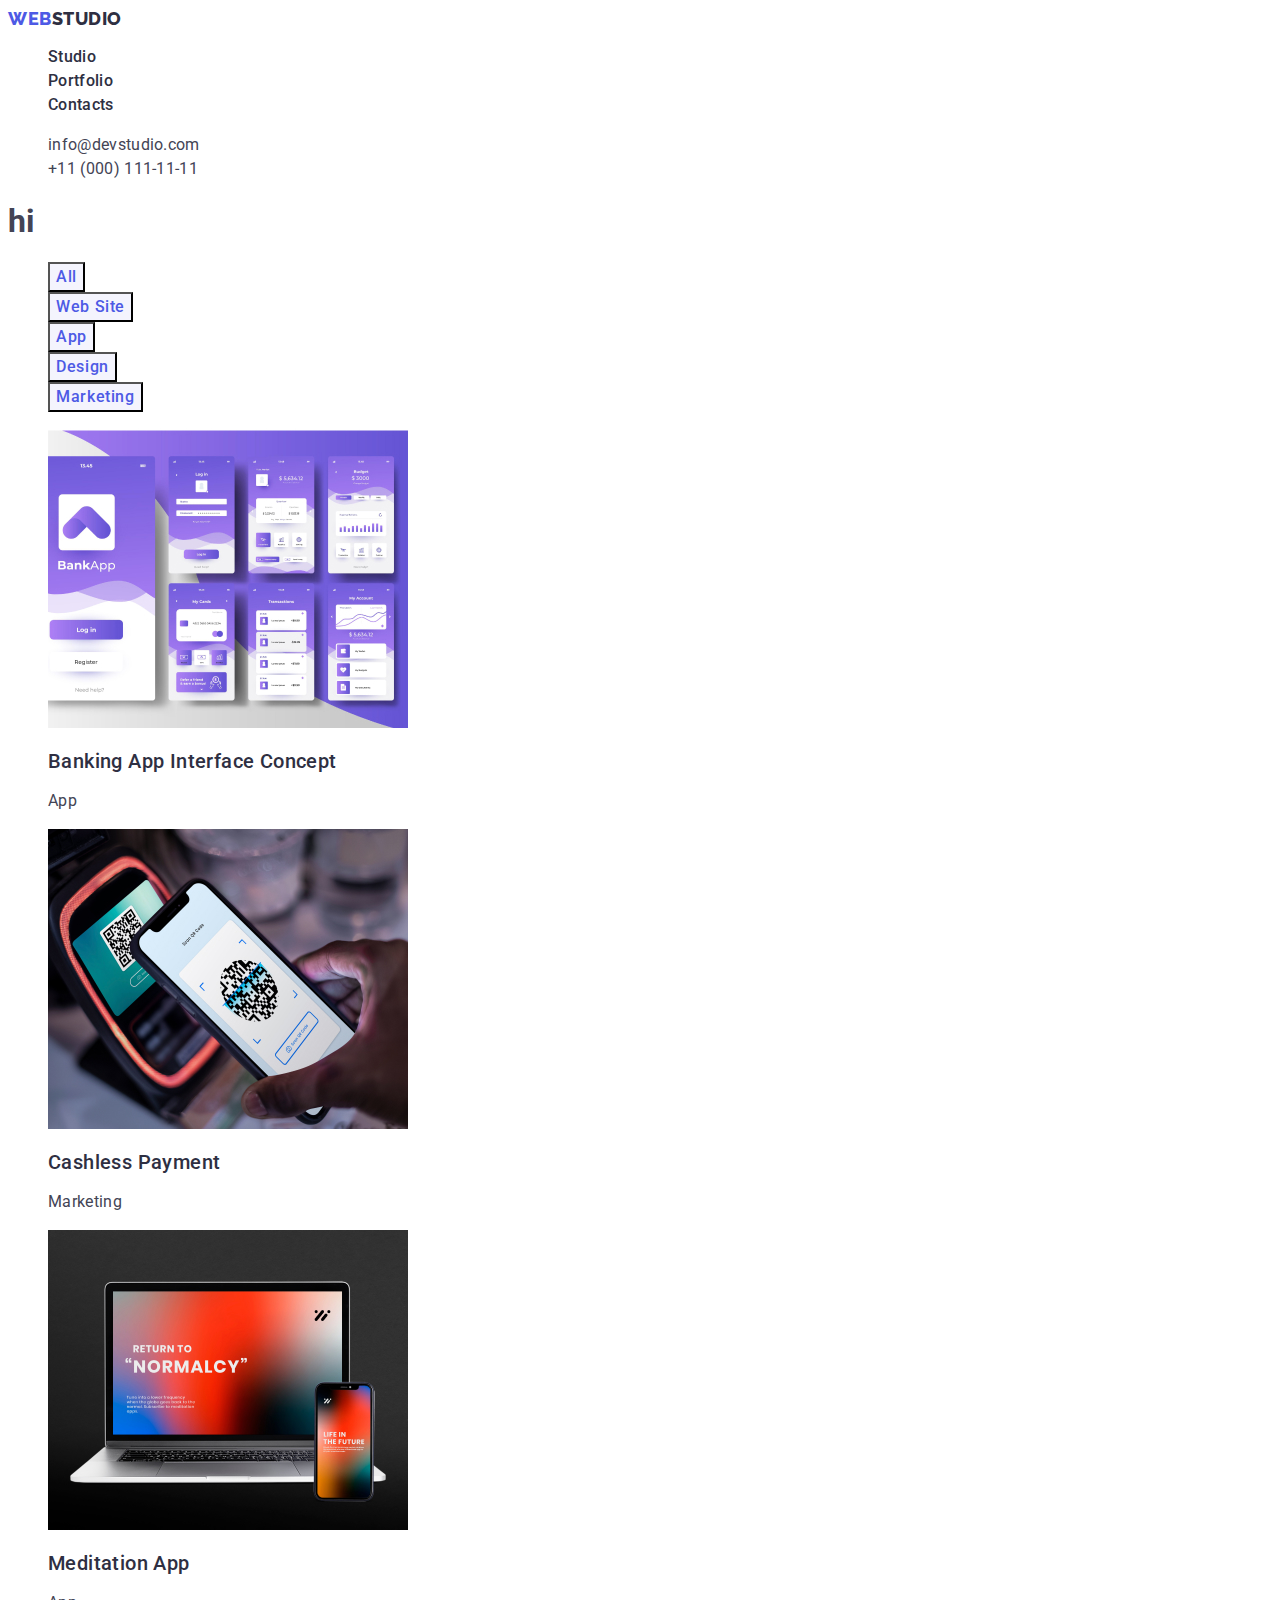
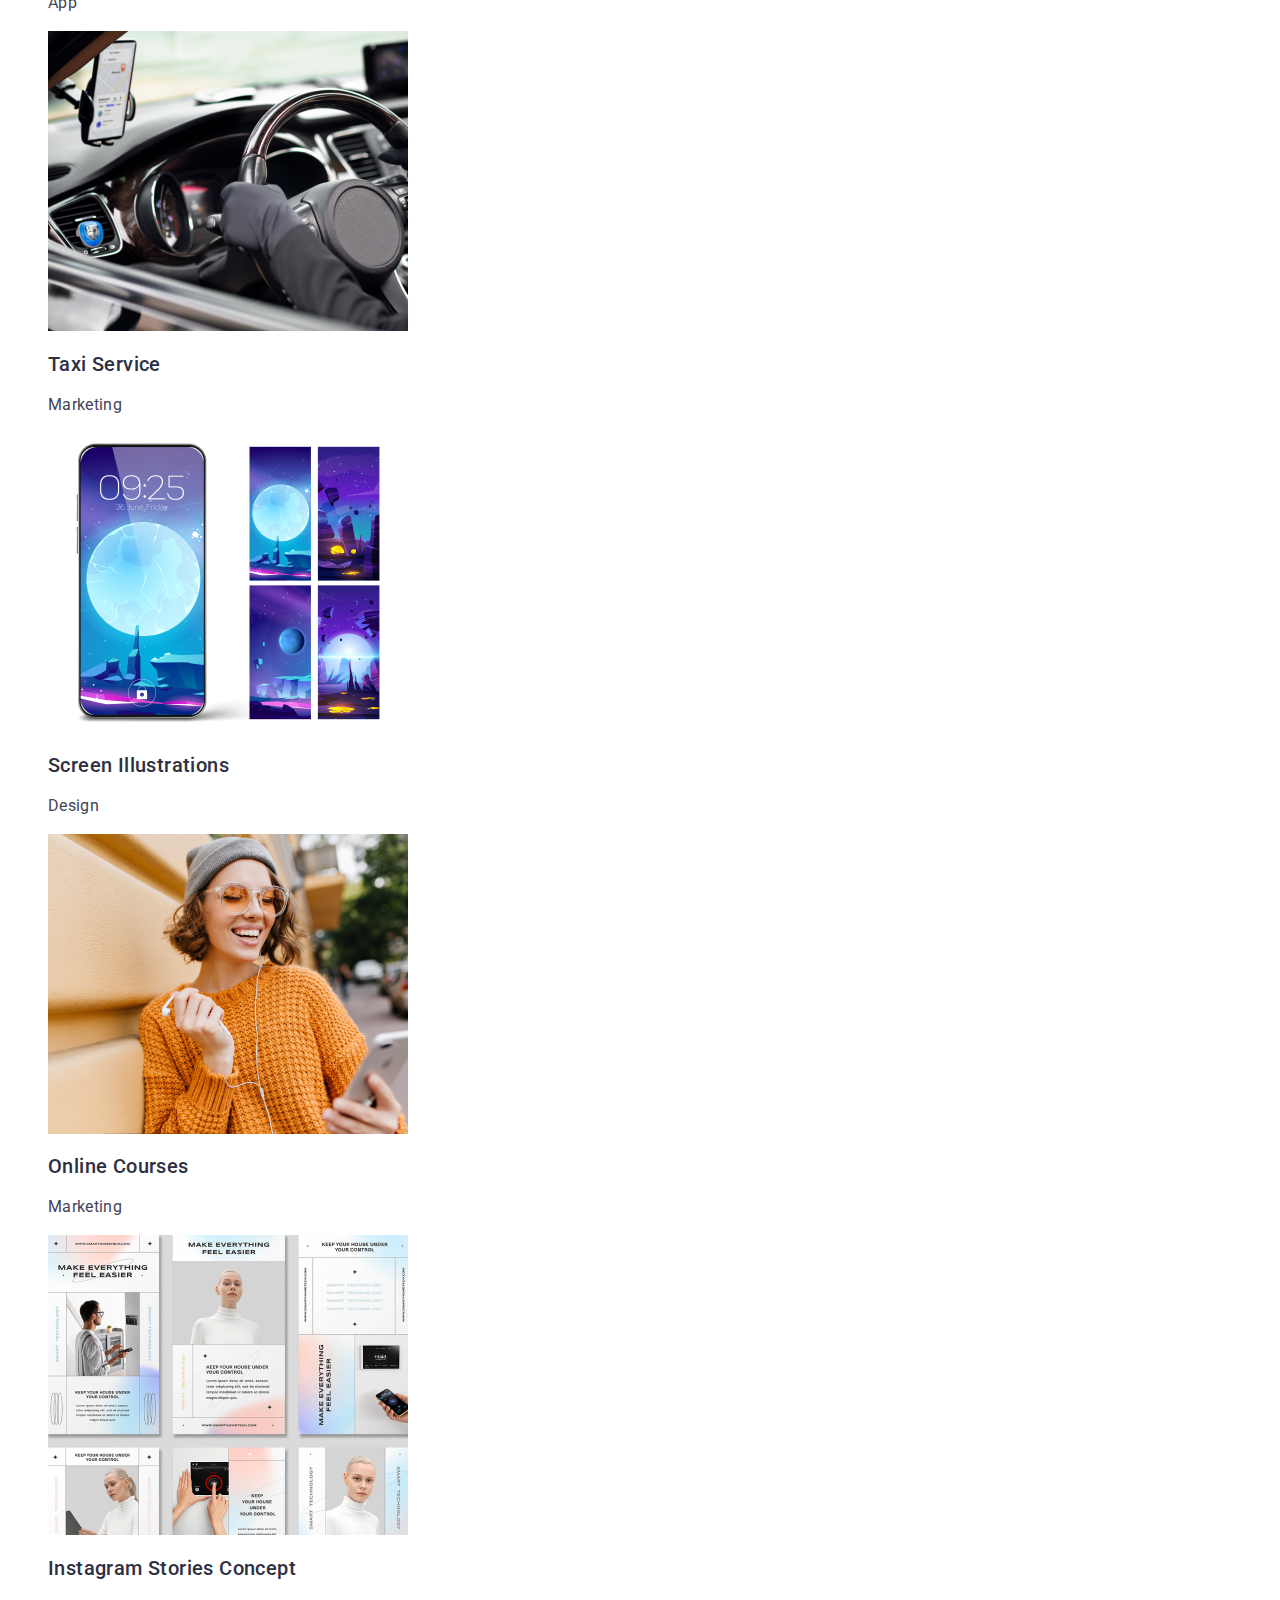
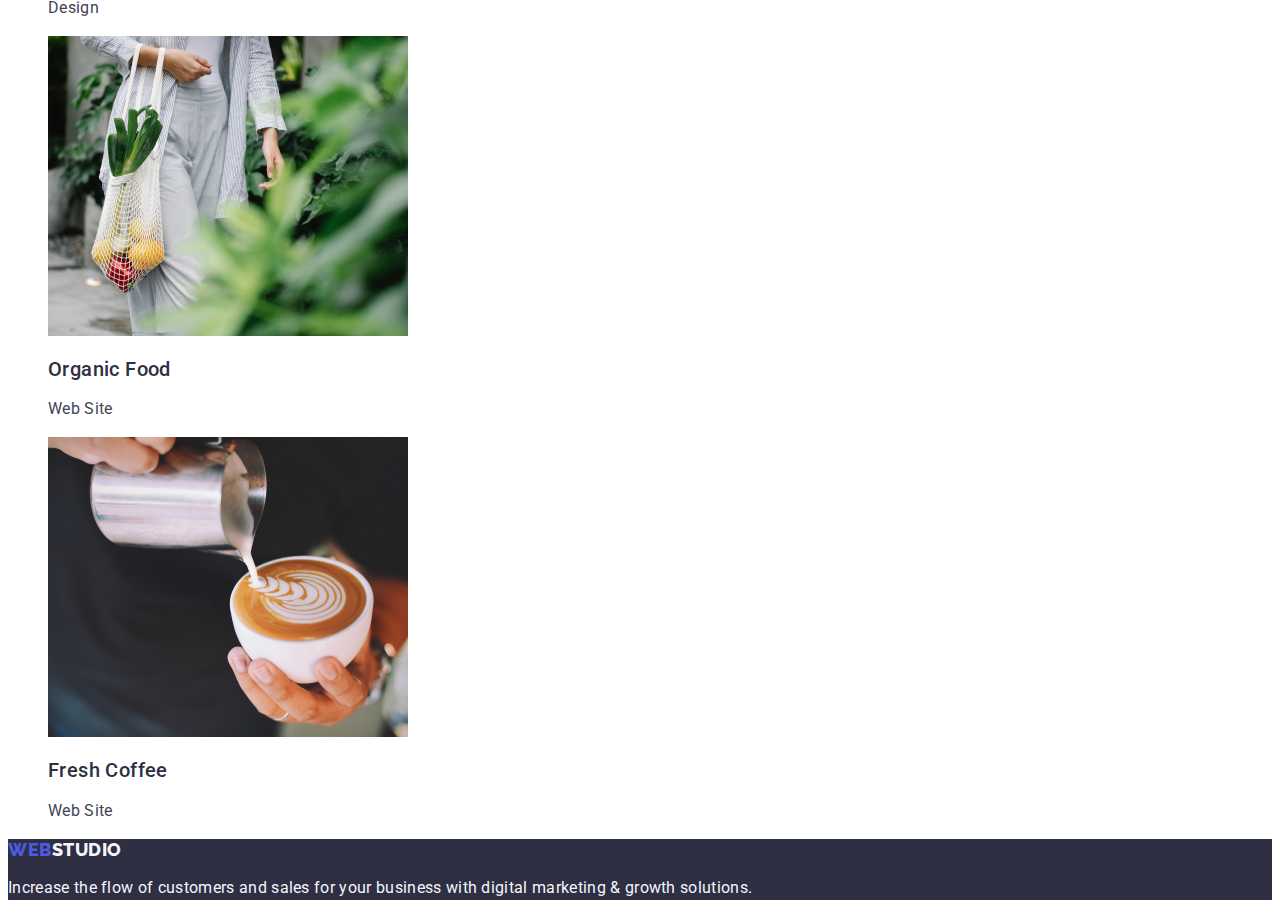
==== portfolio.html @ 3c564887 "first commit" ====
<!DOCTYPE html>
<html lang="en">
  <head>
    <meta charset="UTF-8" />
    <meta http-equiv="X-UA-Compatible" content="IE=edge" />
    <meta name="viewport" content="width=device-width, initial-scale=1.0" />
    <link rel="preconnect" href="https://fonts.googleapis.com" />
    <link rel="preconnect" href="https://fonts.gstatic.com" crossorigin />
    <link
      href="https://fonts.googleapis.com/css2?family=Raleway:wght@800&family=Roboto:wght@400;500;700;900&display=swap"
      rel="stylesheet"
    />
    <link rel="stylesheet" href="./css/style.css" />
    <title>Document</title>
  </head>
  <body>
    <header>
      <nav class="header-navigation">
        <a href="./index.html" class="header-logo link"
          >Web<span class="header-span-logo">Studio</span></a
        >
        <ul class="list">
          <li class="header-menu-item">
            <a href="./index.html" class="header-menu link">Studio</a>
          </li>
          <li class="header-menu-item">
            <a href="./portfolio.html" class="header-menu link">Portfolio</a>
          </li>
          <li class="header-menu-item">
            <a href="" class="header-menu link">Contacts</a>
          </li>
        </ul>
      </nav>

      <address class="header-address">
        <ul class="header-sol list">
          <li class="header-sol-item">
            <a href="mailto:info@devstudio.com" class="header-sol link"
              >info@devstudio.com</a
            >
          </li>
          <li class="header-sol-item">
            <a href="tel:+110001111111" class="header-sol link"
              >+11 (000) 111-11-11</a
            >
          </li>
        </ul>
      </address>
    </header>

    <main>
      <section>
        <h1>hi</h1>
        <ul class="filter-list list">
          <li><button class="filter-btn" type="button">All</button></li>
          <li><button class="filter-btn" type="button">Web Site</button></li>
          <li><button class="filter-btn" type="button">App</button></li>
          <li><button class="filter-btn" type="button">Design</button></li>
          <li><button class="filter-btn" type="button">Marketing</button></li>
        </ul>
        <ul class="list">
          <li class="container-item">
            <a href="" class="link">
              <img
                src="./images/portfolioImg/row11.jpg"
                alt="Banking App"
                width="360"
              />
              <h2 class="container-title">Banking App Interface Concept</h2>
              <p class="container-text">App</p>
            </a>
          </li>
          <li class="container-item">
            <a href="" class="link">
              <img
                src="./images/portfolioImg/row12.jpg"
                alt="Cashless Payment"
                width="360"
              />
              <h2 class="container-title">Cashless Payment</h2>
              <p class="container-text">Marketing</p>
            </a>
          </li>
          <li class="container-item">
            <a href="" class="link">
              <img
                src="./images/portfolioImg/row13.jpg"
                alt="Meditation App"
                width="360"
              />
              <h2 class="container-title">Meditation App</h2>
              <p class="container-text">App</p>
            </a>
          </li>
          <li class="container-item">
            <a href="" class="link">
              <img
                src="./images/portfolioImg/row21.jpg"
                alt="Taxi Service"
                width="360"
              />
              <h2 class="container-title">Taxi Service</h2>
              <p class="container-text">Marketing</p>
            </a>
          </li>
          <li class="container-item">
            <a href="" class="link">
              <img
                src="./images/portfolioImg/row22.jpg"
                alt="Screen Illustrations"
                width="360"
              />
              <h2 class="container-title">Screen Illustrations</h2>
              <p class="container-text">Design</p>
            </a>
          </li>
          <li class="container-item">
            <a href="" class="link">
              <img
                src="./images/portfolioImg/row23.jpg"
                alt="Online Courses"
                width="360"
              />
              <h2 class="container-title">Online Courses</h2>
              <p class="container-text">Marketing</p>
            </a>
          </li>
          <li class="container-item">
            <a href="" class="link">
              <img
                src="./images/portfolioImg/row31.jpg"
                alt="Instagram Stories Concept"
                width="360"
              />
              <h2 class="container-title">Instagram Stories Concept</h2>
              <p class="container-text">Design</p>
            </a>
          </li>
          <li class="container-item">
            <a href="" class="link">
              <img
                src="./images/portfolioImg/row32.jpg"
                alt="Organic Food"
                width="360"
              />
              <h2 class="container-title">Organic Food</h2>
              <p class="container-text">Web Site</p>
            </a>
          </li>
          <li class="container-item">
            <a href="" class="link">
              <img
                src="./images/portfolioImg/row33.jpg"
                alt="Fresh Coffee"
                width="360"
              />
              <h2 class="container-title">Fresh Coffee</h2>
              <p class="container-text">Web Site</p>
            </a>
          </li>
        </ul>
      </section>
    </main>

    <footer class="footer">
      <a href="./index.html" class="footer-logo link"
        >Web<span class="footer-span-logo">Studio</span></a
      >
      <p class="footer-text">
        Increase the flow of customers and sales for your business with digital
        marketing & growth solutions.
      </p>
    </footer>
  </body>
</html>
---- css/style.css ----
:root {
  --text-color: #2e2f42;
  --bg-color: #ffffff;
  --logo-color: #4d5ae5;
  --btn-bg-color: #f4f4fd;
  --info-p-color: #434455;
}
body {
  font-family: "Roboto", sans-serif;
  color: #434455;
  background-color: var(--bg-color);
}
a {
  text-decoration: none;
}
ul {
  list-style-type: none;
}
.link {
  text-decoration: none;
}
.list {
  list-style: none;
}

.header-span-logo {
  color: var(--text-color);
}
.header-logo {
  font-family: "Raleway", sans-serif;
  font-weight: 800;
  font-size: 18px;
  line-height: 1.17;
  letter-spacing: 0.03em;
  text-transform: uppercase;
  color: var(--logo-color);
}

.header-menu {
  font-weight: 500;
  font-size: 16px;
  line-height: 1.5;
  letter-spacing: 0.02em;
  color: var(--text-color);
}
.header-menu:hover {
  color: #404bbf;
}
.header-menu:focus {
  color: #404bbf;
}
.header-menu-item {
  font-weight: 500;
  font-size: 16px;
  line-height: 1.5;
  letter-spacing: 0.02em;
  color: var(--text-color);
}
.header-navigation {
  background: #ffffff;
}
.header-address {
  font-style: normal;
}
.header-sol {
  font-size: 16px;
  line-height: 1.5;
  letter-spacing: 0.02em;
  color: #434455;
}
.header-sol:hover {
  color: #404bbf;
}
.header-sol:focus {
  color: #404bbf;
}

.hero {
  background: #2e2f42;
}
.hero-title {
  font-size: 56px;
  line-height: 1.07;
  letter-spacing: 0.02em;
  text-align: center;
  color: #ffffff;
}
.hero-btn {
  font-family: "Roboto", sans-serif;
  font-weight: 500;
  font-size: 16px;
  line-height: 1.5;
  letter-spacing: 0.04em;
  background: var(--logo-color);
  color: #ffffff;
  cursor: pointer;
}
.hero-btn:hover {
  background-color: #404bbf;
}
.hero-btn:focus {
  background-color: #404bbf;
}
.strategy-subtitle {
  font-size: 20px;
  font-weight: 500;
  line-height: 1.2;
  letter-spacing: 0.02em;
  text-align: left;
  color: var(--text-color);
}
.strategy-text {
  font-size: 16px;
  line-height: 1.5;
  letter-spacing: 0.02em;
  text-align: left;
}
.product-title {
  text-transform: capitalize;
  font-size: 36px;
  line-height: 1.11;
  letter-spacing: 0.02em;
  text-align: center;
  color: var(--text-color);
}
.team {
  background-color: #f4f4fd;
}
.team-title {
  font-size: 36px;
  line-height: 1.11;
  letter-spacing: 0.02em;
  text-align: center;
  text-transform: capitalize;
  color: var(--text-color);
}
.team-list {
  background-color: #ffffff;
}
.team-item {
  background-color: #ffffff;
}
.team-subtitle {
  font-weight: 500;
  font-size: 20px;
  line-height: 1.2;
  letter-spacing: 0.02em;
  color: var(--text-color);
}
.team-text {
  font-size: 16px;
  line-height: 1.5;
  letter-spacing: 0.02em;
}
.footer {
  background-color: var(--text-color);
}
.footer-logo {
  font-family: "Raleway", sans-serif;
  font-weight: 800;
  font-size: 18px;
  line-height: 1.17;
  letter-spacing: 0.03em;
  text-transform: uppercase;

  color: var(--logo-color);
}
.footer-text {
  line-height: 1.5;
  letter-spacing: 0.02em;
  text-align: left;
  color: #f4f4fd;
}
.footer-span-logo {
  color: #f4f4fd;
}
/* ==============PORTFOLIO============= */
.filter-btn {
  font-family: "Roboto", sans-serif;
  font-weight: 500;
  font-size: 16px;
  line-height: 1.5;
  letter-spacing: 0.04em;
  color: var(--logo-color);
  list-style: none;
  background-color: var(--btn-bg-color);
  cursor: pointer;
}
.filter-btn:hover {
  color: #ffffff;
  background: #404bbf;
}
.filter-btn:focus {
  color: #ffffff;
  background: #404bbf;
}
.container-title {
  font-weight: 500;
  font-size: 20px;
  line-height: 1.2;
  letter-spacing: 0.02em;
  color: var(--text-color);
}
.container-text {
  line-height: 1.5;
  letter-spacing: 0.02em;
  color: var(--info-p-color);
}
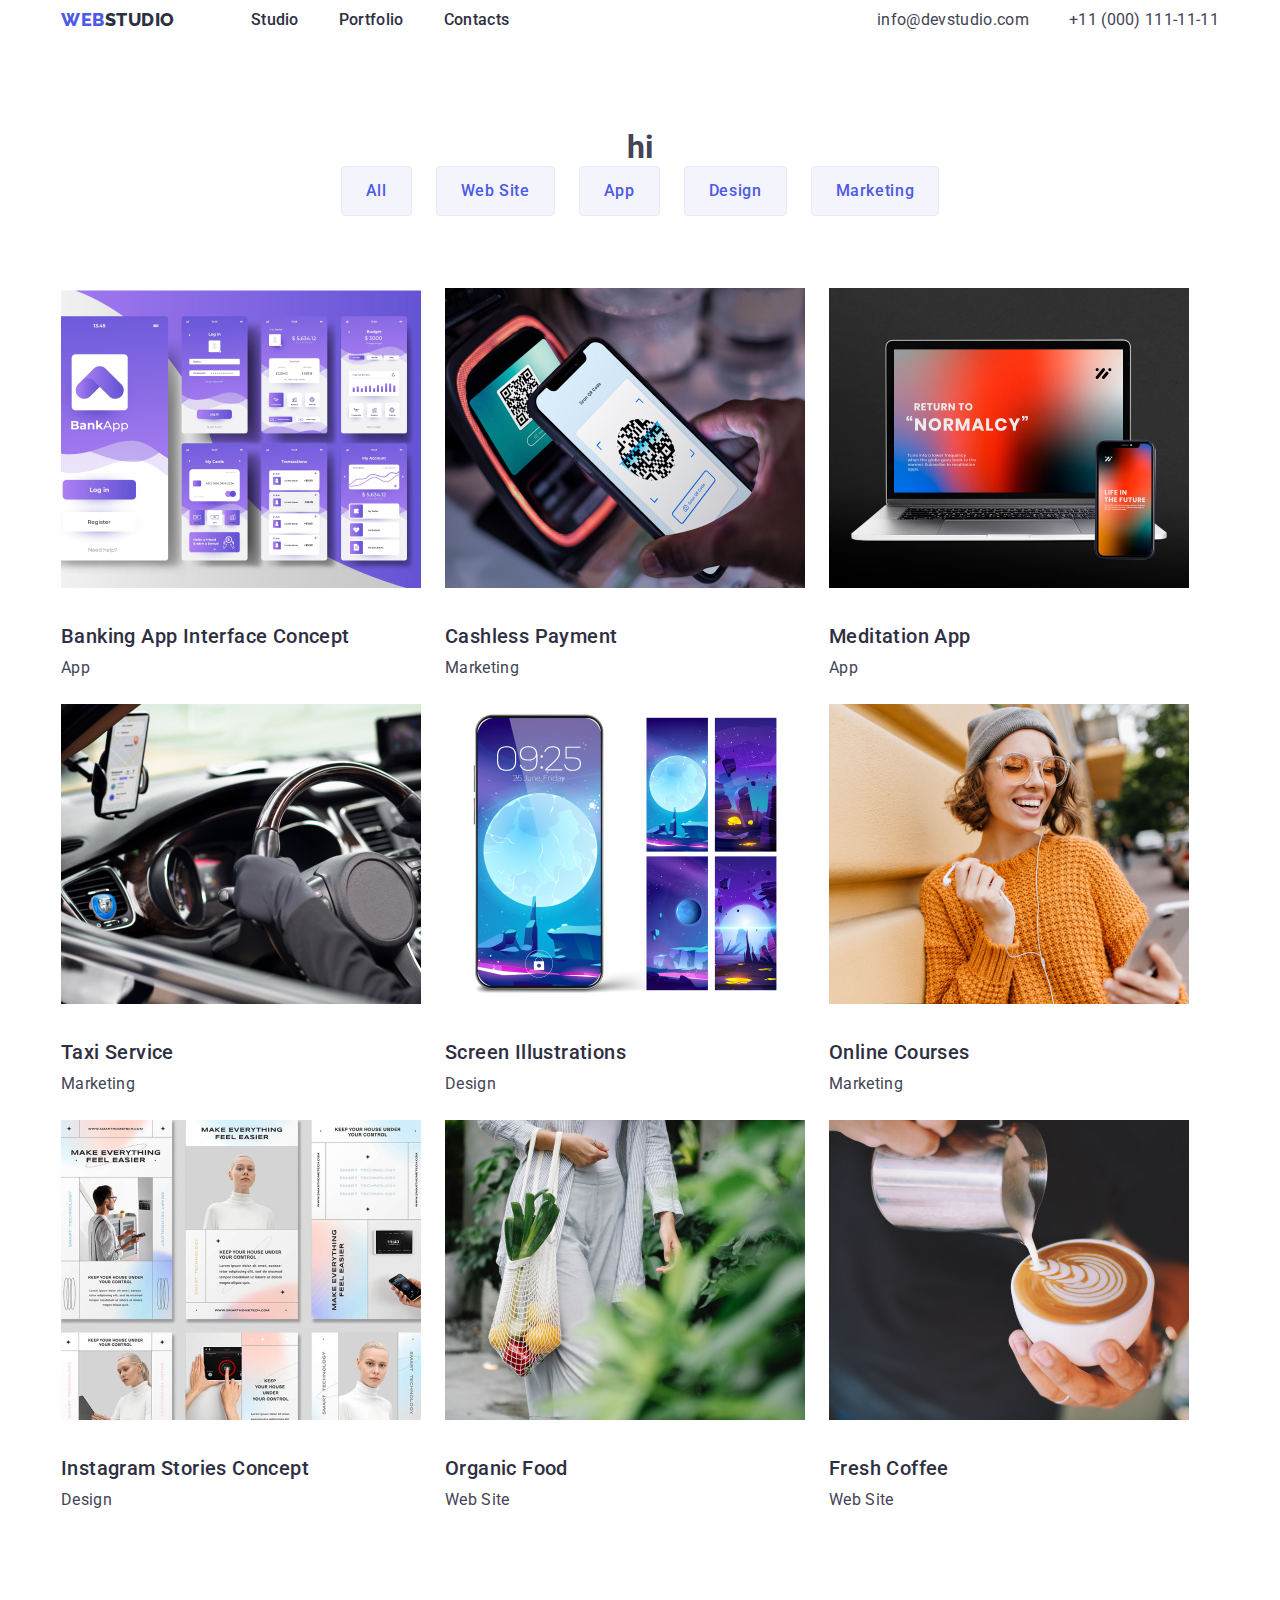
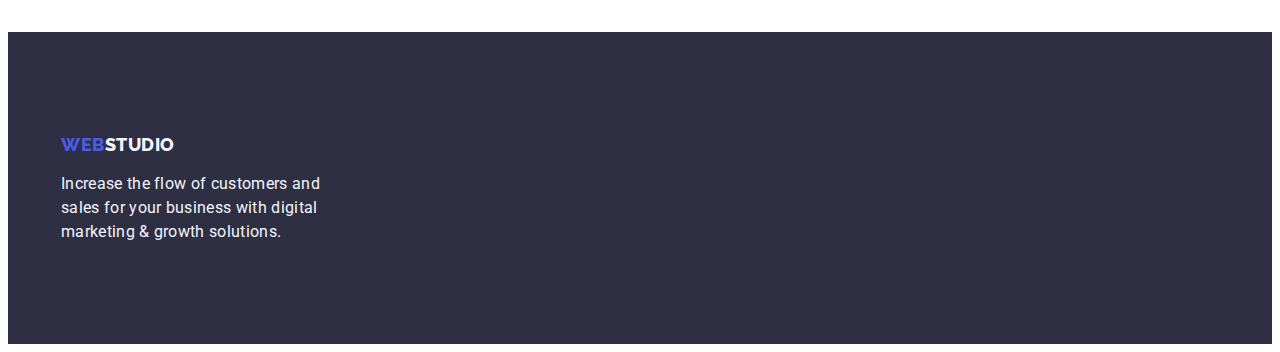
==== commit 66ac781a: "ok" ====
--- a/portfolio.html
+++ b/portfolio.html
@@ -15,161 +15,175 @@
   </head>
   <body>
     <header>
-      <nav class="header-navigation">
-        <a href="./index.html" class="header-logo link"
-          >Web<span class="header-span-logo">Studio</span></a
-        >
-        <ul class="list">
-          <li class="header-menu-item">
-            <a href="./index.html" class="header-menu link">Studio</a>
-          </li>
-          <li class="header-menu-item">
-            <a href="./portfolio.html" class="header-menu link">Portfolio</a>
-          </li>
-          <li class="header-menu-item">
-            <a href="" class="header-menu link">Contacts</a>
-          </li>
-        </ul>
-      </nav>
+      <div class="container header-container">
+        <nav class="header-navigation">
+          <a href="./index.html" class="header-logo link"
+            >Web<span class="header-span-logo">Studio</span></a
+          >
+          <ul class="header-menu list">
+            <li class="header-menu-item">
+              <a href="./index.html" class="header-menu link">Studio</a>
+            </li>
+            <li class="header-menu-item">
+              <a href="./portfolio.html" class="header-menu link">Portfolio</a>
+            </li>
+            <li class="header-menu-item">
+              <a href="" class="header-menu link">Contacts</a>
+            </li>
+          </ul>
+        </nav>
 
-      <address class="header-address">
-        <ul class="header-sol list">
-          <li class="header-sol-item">
-            <a href="mailto:info@devstudio.com" class="header-sol link"
-              >info@devstudio.com</a
-            >
-          </li>
-          <li class="header-sol-item">
-            <a href="tel:+110001111111" class="header-sol link"
-              >+11 (000) 111-11-11</a
-            >
-          </li>
-        </ul>
-      </address>
+        <address class="header-address">
+          <ul class="header-sol list">
+            <li class="header-sol-item">
+              <a href="mailto:info@devstudio.com" class="header-sol link"
+                >info@devstudio.com</a
+              >
+            </li>
+            <li class="header-sol-item">
+              <a href="tel:+110001111111" class="header-sol link"
+                >+11 (000) 111-11-11</a
+              >
+            </li>
+          </ul>
+        </address>
+      </div>
     </header>
 
     <main>
       <section>
-        <h1>hi</h1>
-        <ul class="filter-list list">
-          <li><button class="filter-btn" type="button">All</button></li>
-          <li><button class="filter-btn" type="button">Web Site</button></li>
-          <li><button class="filter-btn" type="button">App</button></li>
-          <li><button class="filter-btn" type="button">Design</button></li>
-          <li><button class="filter-btn" type="button">Marketing</button></li>
-        </ul>
-        <ul class="list">
-          <li class="container-item">
-            <a href="" class="link">
-              <img
-                src="./images/portfolioImg/row11.jpg"
-                alt="Banking App"
-                width="360"
-              />
-              <h2 class="container-title">Banking App Interface Concept</h2>
-              <p class="container-text">App</p>
-            </a>
-          </li>
-          <li class="container-item">
-            <a href="" class="link">
-              <img
-                src="./images/portfolioImg/row12.jpg"
-                alt="Cashless Payment"
-                width="360"
-              />
-              <h2 class="container-title">Cashless Payment</h2>
-              <p class="container-text">Marketing</p>
-            </a>
-          </li>
-          <li class="container-item">
-            <a href="" class="link">
-              <img
-                src="./images/portfolioImg/row13.jpg"
-                alt="Meditation App"
-                width="360"
-              />
-              <h2 class="container-title">Meditation App</h2>
-              <p class="container-text">App</p>
-            </a>
-          </li>
-          <li class="container-item">
-            <a href="" class="link">
-              <img
-                src="./images/portfolioImg/row21.jpg"
-                alt="Taxi Service"
-                width="360"
-              />
-              <h2 class="container-title">Taxi Service</h2>
-              <p class="container-text">Marketing</p>
-            </a>
-          </li>
-          <li class="container-item">
-            <a href="" class="link">
-              <img
-                src="./images/portfolioImg/row22.jpg"
-                alt="Screen Illustrations"
-                width="360"
-              />
-              <h2 class="container-title">Screen Illustrations</h2>
-              <p class="container-text">Design</p>
-            </a>
-          </li>
-          <li class="container-item">
-            <a href="" class="link">
-              <img
-                src="./images/portfolioImg/row23.jpg"
-                alt="Online Courses"
-                width="360"
-              />
-              <h2 class="container-title">Online Courses</h2>
-              <p class="container-text">Marketing</p>
-            </a>
-          </li>
-          <li class="container-item">
-            <a href="" class="link">
-              <img
-                src="./images/portfolioImg/row31.jpg"
-                alt="Instagram Stories Concept"
-                width="360"
-              />
-              <h2 class="container-title">Instagram Stories Concept</h2>
-              <p class="container-text">Design</p>
-            </a>
-          </li>
-          <li class="container-item">
-            <a href="" class="link">
-              <img
-                src="./images/portfolioImg/row32.jpg"
-                alt="Organic Food"
-                width="360"
-              />
-              <h2 class="container-title">Organic Food</h2>
-              <p class="container-text">Web Site</p>
-            </a>
-          </li>
-          <li class="container-item">
-            <a href="" class="link">
-              <img
-                src="./images/portfolioImg/row33.jpg"
-                alt="Fresh Coffee"
-                width="360"
-              />
-              <h2 class="container-title">Fresh Coffee</h2>
-              <p class="container-text">Web Site</p>
-            </a>
-          </li>
-        </ul>
+        <div class="container button-container">
+          <h1 class="portfolio-title">hi</h1>
+          <ul class="filter-list list">
+            <li><button class="filter-btn" type="button">All</button></li>
+            <li>
+              <button class="filter-btn" type="button">Web Site</button>
+            </li>
+            <li><button class="filter-btn" type="button">App</button></li>
+            <li><button class="filter-btn" type="button">Design</button></li>
+            <li>
+              <button class="filter-btn" type="button">Marketing</button>
+            </li>
+          </ul>
+        </div>
+      </section>
+      <section>
+        <div class="container portfolio-container">
+          <ul class="portfolio-list list">
+            <li class="container-item">
+              <a href="" class="link">
+                <img
+                  src="./images/portfolioImg/row11.jpg"
+                  alt="Banking App"
+                  width="360"
+                />
+                <h2 class="container-title">Banking App Interface Concept</h2>
+                <p class="container-text">App</p>
+              </a>
+            </li>
+            <li class="container-item">
+              <a href="" class="link">
+                <img
+                  src="./images/portfolioImg/row12.jpg"
+                  alt="Cashless Payment"
+                  width="360"
+                />
+                <h2 class="container-title">Cashless Payment</h2>
+                <p class="container-text">Marketing</p>
+              </a>
+            </li>
+            <li class="container-item">
+              <a href="" class="link">
+                <img
+                  src="./images/portfolioImg/row13.jpg"
+                  alt="Meditation App"
+                  width="360"
+                />
+                <h2 class="container-title">Meditation App</h2>
+                <p class="container-text">App</p>
+              </a>
+            </li>
+            <li class="container-item">
+              <a href="" class="link">
+                <img
+                  src="./images/portfolioImg/row21.jpg"
+                  alt="Taxi Service"
+                  width="360"
+                />
+                <h2 class="container-title">Taxi Service</h2>
+                <p class="container-text">Marketing</p>
+              </a>
+            </li>
+            <li class="container-item">
+              <a href="" class="link">
+                <img
+                  src="./images/portfolioImg/row22.jpg"
+                  alt="Screen Illustrations"
+                  width="360"
+                />
+                <h2 class="container-title">Screen Illustrations</h2>
+                <p class="container-text">Design</p>
+              </a>
+            </li>
+            <li class="container-item">
+              <a href="" class="link">
+                <img
+                  src="./images/portfolioImg/row23.jpg"
+                  alt="Online Courses"
+                  width="360"
+                />
+                <h2 class="container-title">Online Courses</h2>
+                <p class="container-text">Marketing</p>
+              </a>
+            </li>
+            <li class="container-item">
+              <a href="" class="link">
+                <img
+                  src="./images/portfolioImg/row31.jpg"
+                  alt="Instagram Stories Concept"
+                  width="360"
+                />
+                <h2 class="container-title">Instagram Stories Concept</h2>
+                <p class="container-text">Design</p>
+              </a>
+            </li>
+            <li class="container-item">
+              <a href="" class="link">
+                <img
+                  src="./images/portfolioImg/row32.jpg"
+                  alt="Organic Food"
+                  width="360"
+                />
+                <h2 class="container-title">Organic Food</h2>
+                <p class="container-text">Web Site</p>
+              </a>
+            </li>
+            <li class="container-item">
+              <a href="" class="link">
+                <img
+                  src="./images/portfolioImg/row33.jpg"
+                  alt="Fresh Coffee"
+                  width="360"
+                />
+                <h2 class="container-title">Fresh Coffee</h2>
+                <p class="container-text">Web Site</p>
+              </a>
+            </li>
+          </ul>
+        </div>
       </section>
     </main>
 
     <footer class="footer">
-      <a href="./index.html" class="footer-logo link"
-        >Web<span class="footer-span-logo">Studio</span></a
-      >
-      <p class="footer-text">
-        Increase the flow of customers and sales for your business with digital
-        marketing & growth solutions.
-      </p>
+      <div class="container footer-container">
+        <a href="./index.html" class="footer-logo link"
+          >Web<span class="footer-span-logo">Studio</span></a
+        >
+        <p class="footer-text">
+          Increase the flow of customers and sales for your business with
+          digital marketing & growth solutions.
+        </p>
+      </div>
     </footer>
   </body>
 </html>
--- a/css/style.css
+++ b/css/style.css
@@ -10,11 +10,31 @@
   color: #434455;
   background-color: var(--bg-color);
 }
+p,
+h1,
+h2,
+h3,
+h4,
+h5,
+h6 {
+  margin-top: 0;
+  margin-bottom: 0;
+}
 a {
   text-decoration: none;
 }
 ul {
   list-style-type: none;
+  margin-top: 0;
+  margin-bottom: 0;
+  padding-left: 0;
+}
+.container {
+  width: 100%;
+  max-width: 1158px;
+  padding-left: 15px;
+  padding-right: 15px;
+  margin: 0 auto;
 }
 .link {
   text-decoration: none;
@@ -22,9 +42,16 @@
 .list {
   list-style: none;
 }
-
+.header {
+  padding-top: 24px;
+  padding-bottom: 24px;
+}
+.header-container {
+  display: flex;
+}
 .header-span-logo {
   color: var(--text-color);
+  margin-right: 76px;
 }
 .header-logo {
   font-family: "Raleway", sans-serif;
@@ -35,6 +62,10 @@
   text-transform: uppercase;
   color: var(--logo-color);
 }
+.header-menu {
+  display: flex;
+  gap: 40px;
+}
 
 .header-menu {
   font-weight: 500;
@@ -58,15 +89,20 @@
 }
 .header-navigation {
   background: #ffffff;
+  display: flex;
+  align-items: center;
 }
 .header-address {
   font-style: normal;
+  margin-left: auto;
 }
 .header-sol {
+  display: flex;
   font-size: 16px;
   line-height: 1.5;
   letter-spacing: 0.02em;
   color: #434455;
+  gap: 40px;
 }
 .header-sol:hover {
   color: #404bbf;
@@ -77,17 +113,26 @@
 
 .hero {
   background: #2e2f42;
+  padding: 188px;
 }
 .hero-title {
   font-size: 56px;
+  margin-bottom: 48px;
   line-height: 1.07;
   letter-spacing: 0.02em;
   text-align: center;
   color: #ffffff;
 }
+.hero-container {
+  display: flex;
+  align-items: center;
+  flex-direction: column;
+}
 .hero-btn {
+  align-items: center;
   font-family: "Roboto", sans-serif;
   font-weight: 500;
+  padding: 16px 32px;
   font-size: 16px;
   line-height: 1.5;
   letter-spacing: 0.04em;
@@ -101,48 +146,87 @@
 .hero-btn:focus {
   background-color: #404bbf;
 }
+.strategy {
+  display: flex;
+}
+.strategy-list {
+  display: flex;
+  gap: 24px;
+}
 .strategy-subtitle {
   font-size: 20px;
   font-weight: 500;
   line-height: 1.2;
+  margin-top: 120px;
+  padding-bottom: 8px;
   letter-spacing: 0.02em;
   text-align: left;
   color: var(--text-color);
 }
+.strategy-item {
+}
 .strategy-text {
   font-size: 16px;
   line-height: 1.5;
   letter-spacing: 0.02em;
   text-align: left;
+  margin-bottom: 120px;
+}
+.product {
+  display: flex;
 }
 .product-title {
   text-transform: capitalize;
   font-size: 36px;
+  margin-bottom: 72px;
   line-height: 1.11;
   letter-spacing: 0.02em;
   text-align: center;
   color: var(--text-color);
 }
+.product-list {
+  display: flex;
+  gap: 24px;
+}
+.product-img {
+  margin-bottom: 120px;
+}
 .team {
+  display: flex;
   background-color: #f4f4fd;
 }
 .team-title {
   font-size: 36px;
   line-height: 1.11;
+  padding-top: 120px;
+  padding-bottom: 72px;
   letter-spacing: 0.02em;
   text-align: center;
   text-transform: capitalize;
   color: var(--text-color);
 }
 .team-list {
+  display: flex;
+  gap: 24px;
   background-color: #ffffff;
+  align-items: center;
 }
 .team-item {
   background-color: #ffffff;
+  display: flex;
+  flex-direction: column;
+  justify-content: center;
+  align-items: center;
+  padding: 0px 0px 32px;
+  box-shadow: 0px 1px 6px rgba(46, 47, 66, 0.08),
+    0px 1px 1px rgba(46, 47, 66, 0.16), 0px 2px 1px rgba(46, 47, 66, 0.08);
+  border-radius: 0px 0px 4px 4px;
 }
 .team-subtitle {
   font-weight: 500;
   font-size: 20px;
+  margin-top: 32px;
+  margin-bottom: 8px;
   line-height: 1.2;
   letter-spacing: 0.02em;
   color: var(--text-color);
@@ -153,12 +237,14 @@
   letter-spacing: 0.02em;
 }
 .footer {
+  margin-top: 120px;
   background-color: var(--text-color);
 }
 .footer-logo {
   font-family: "Raleway", sans-serif;
   font-weight: 800;
   font-size: 18px;
+
   line-height: 1.17;
   letter-spacing: 0.03em;
   text-transform: uppercase;
@@ -168,18 +254,34 @@
 .footer-text {
   line-height: 1.5;
   letter-spacing: 0.02em;
+  max-width: 264px;
+  padding-bottom: 100px;
   text-align: left;
   color: #f4f4fd;
+  margin-top: 17.5px;
+}
+.footer-container {
+  padding-top: 101.5px;
 }
 .footer-span-logo {
   color: #f4f4fd;
 }
 /* ==============PORTFOLIO============= */
+.button-container {
+  display: flex;
+  flex-direction: column;
+  align-items: center;
+}
 .filter-btn {
   font-family: "Roboto", sans-serif;
   font-weight: 500;
   font-size: 16px;
   line-height: 1.5;
+  padding: 12px 24px;
+  background: #f4f4fd;
+
+  border: 1px solid #e7e9fc;
+  border-radius: 4px;
   letter-spacing: 0.04em;
   color: var(--logo-color);
   list-style: none;
@@ -190,11 +292,26 @@
   color: #ffffff;
   background: #404bbf;
 }
+.portfolio-list {
+  display: flex;
+  flex-wrap: wrap;
+  gap: 24px;
+}
+.portfolio-title {
+  padding-top: 96px;
+}
+.filter-list {
+  align-items: center;
+  display: flex;
+  gap: 24px;
+}
 .filter-btn:focus {
   color: #ffffff;
   background: #404bbf;
 }
 .container-title {
+  padding-top: 32px;
+  padding-bottom: 8px;
   font-weight: 500;
   font-size: 20px;
   line-height: 1.2;
@@ -206,3 +323,8 @@
   letter-spacing: 0.02em;
   color: var(--info-p-color);
 }
+.portfolio-container {
+  padding-top: 72px;
+  display: flex;
+  flex-wrap: wrap;
+}
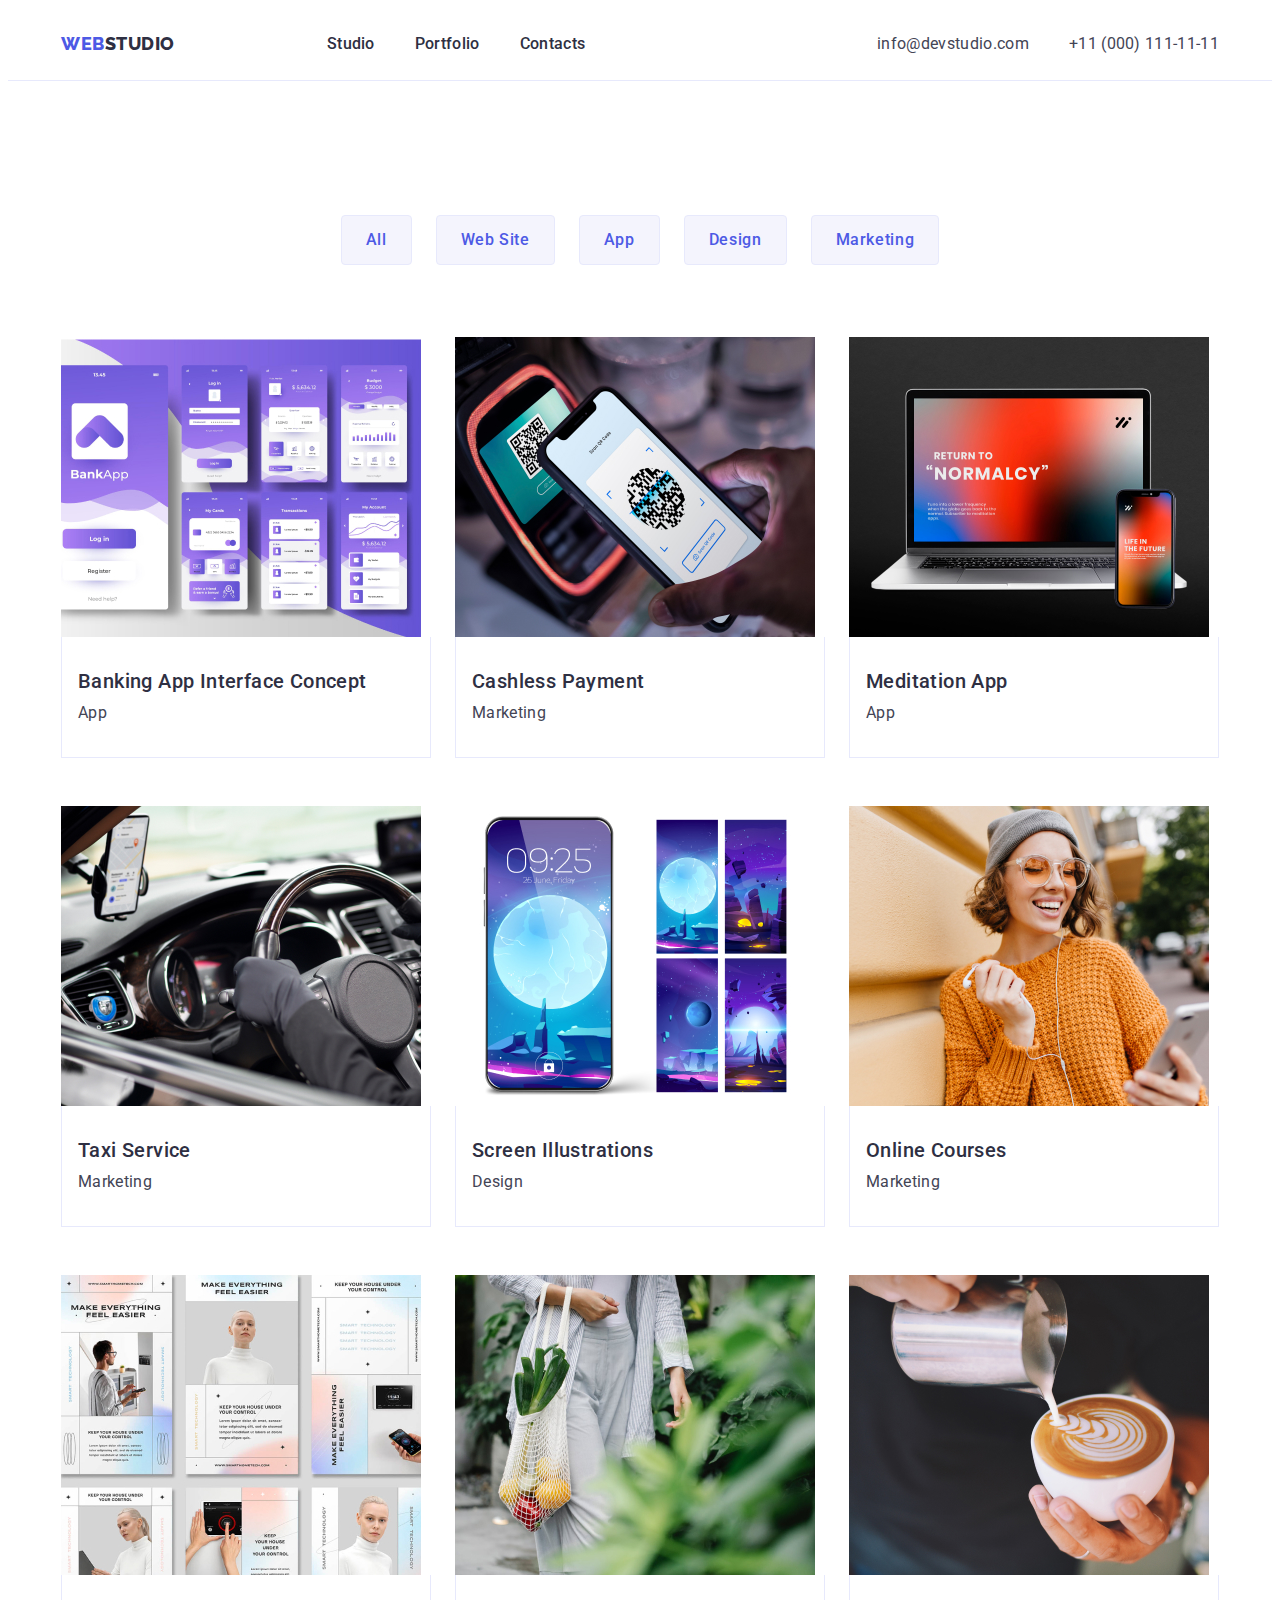
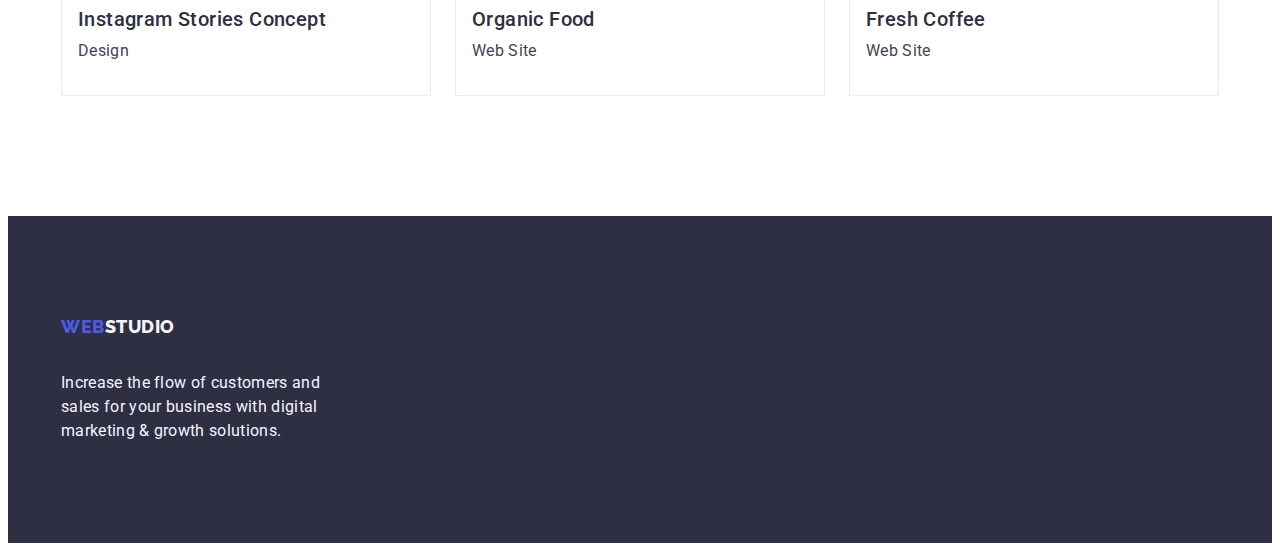
==== commit 3f5aafad: "ok" ====
--- a/portfolio.html
+++ b/portfolio.html
@@ -10,11 +10,18 @@
       href="https://fonts.googleapis.com/css2?family=Raleway:wght@800&family=Roboto:wght@400;500;700;900&display=swap"
       rel="stylesheet"
     />
+    <link
+      rel="stylesheet"
+      href="https://cdnjs.cloudflare.com/ajax/libs/modern-normalize/2.0.0/modern-normalize.min.css"
+      integrity="sha512-4xo8blKMVCiXpTaLzQSLSw3KFOVPWhm/TRtuPVc4WG6kUgjH6J03IBuG7JZPkcWMxJ5huwaBpOpnwYElP/m6wg=="
+      crossorigin="anonymous"
+      referrerpolicy="no-referrer"
+    />
     <link rel="stylesheet" href="./css/style.css" />
     <title>Document</title>
   </head>
   <body>
-    <header>
+    <header class="header">
       <div class="container header-container">
         <nav class="header-navigation">
           <a href="./index.html" class="header-logo link"
@@ -51,9 +58,9 @@
     </header>
 
     <main>
-      <section>
+      <section class="button-menu">
         <div class="container button-container">
-          <h1 class="portfolio-title">hi</h1>
+          <h1 class="portfolio-title visually-hidden">hi</h1>
           <ul class="filter-list list">
             <li><button class="filter-btn" type="button">All</button></li>
             <li>
@@ -65,10 +72,6 @@
               <button class="filter-btn" type="button">Marketing</button>
             </li>
           </ul>
-        </div>
-      </section>
-      <section>
-        <div class="container portfolio-container">
           <ul class="portfolio-list list">
             <li class="container-item">
               <a href="" class="link">
@@ -77,8 +80,10 @@
                   alt="Banking App"
                   width="360"
                 />
-                <h2 class="container-title">Banking App Interface Concept</h2>
-                <p class="container-text">App</p>
+                <div class="container-items">
+                  <h2 class="container-title">Banking App Interface Concept</h2>
+                  <p class="container-text">App</p>
+                </div>
               </a>
             </li>
             <li class="container-item">
@@ -88,8 +93,10 @@
                   alt="Cashless Payment"
                   width="360"
                 />
-                <h2 class="container-title">Cashless Payment</h2>
-                <p class="container-text">Marketing</p>
+                <div class="container-items">
+                  <h2 class="container-title">Cashless Payment</h2>
+                  <p class="container-text">Marketing</p>
+                </div>
               </a>
             </li>
             <li class="container-item">
@@ -99,8 +106,10 @@
                   alt="Meditation App"
                   width="360"
                 />
-                <h2 class="container-title">Meditation App</h2>
-                <p class="container-text">App</p>
+                <div class="container-items">
+                  <h2 class="container-title">Meditation App</h2>
+                  <p class="container-text">App</p>
+                </div>
               </a>
             </li>
             <li class="container-item">
@@ -110,8 +119,10 @@
                   alt="Taxi Service"
                   width="360"
                 />
-                <h2 class="container-title">Taxi Service</h2>
-                <p class="container-text">Marketing</p>
+                <div class="container-items">
+                  <h2 class="container-title">Taxi Service</h2>
+                  <p class="container-text">Marketing</p>
+                </div>
               </a>
             </li>
             <li class="container-item">
@@ -121,8 +132,10 @@
                   alt="Screen Illustrations"
                   width="360"
                 />
-                <h2 class="container-title">Screen Illustrations</h2>
-                <p class="container-text">Design</p>
+                <div class="container-items">
+                  <h2 class="container-title">Screen Illustrations</h2>
+                  <p class="container-text">Design</p>
+                </div>
               </a>
             </li>
             <li class="container-item">
@@ -132,8 +145,10 @@
                   alt="Online Courses"
                   width="360"
                 />
-                <h2 class="container-title">Online Courses</h2>
-                <p class="container-text">Marketing</p>
+                <div class="container-items">
+                  <h2 class="container-title">Online Courses</h2>
+                  <p class="container-text">Marketing</p>
+                </div>
               </a>
             </li>
             <li class="container-item">
@@ -143,8 +158,10 @@
                   alt="Instagram Stories Concept"
                   width="360"
                 />
-                <h2 class="container-title">Instagram Stories Concept</h2>
-                <p class="container-text">Design</p>
+                <div class="container-items">
+                  <h2 class="container-title">Instagram Stories Concept</h2>
+                  <p class="container-text">Design</p>
+                </div>
               </a>
             </li>
             <li class="container-item">
@@ -154,8 +171,10 @@
                   alt="Organic Food"
                   width="360"
                 />
-                <h2 class="container-title">Organic Food</h2>
-                <p class="container-text">Web Site</p>
+                <div class="container-items">
+                  <h2 class="container-title">Organic Food</h2>
+                  <p class="container-text">Web Site</p>
+                </div>
               </a>
             </li>
             <li class="container-item">
@@ -165,8 +184,10 @@
                   alt="Fresh Coffee"
                   width="360"
                 />
-                <h2 class="container-title">Fresh Coffee</h2>
-                <p class="container-text">Web Site</p>
+                <div class="container-items">
+                  <h2 class="container-title">Fresh Coffee</h2>
+                  <p class="container-text">Web Site</p>
+                </div>
               </a>
             </li>
           </ul>
--- a/css/style.css
+++ b/css/style.css
@@ -23,6 +23,9 @@
 a {
   text-decoration: none;
 }
+img {
+  display: block;
+}
 ul {
   list-style-type: none;
   margin-top: 0;
@@ -43,8 +46,7 @@
   list-style: none;
 }
 .header {
-  padding-top: 24px;
-  padding-bottom: 24px;
+  border-bottom: 1px solid #e7e9fc;
 }
 .header-container {
   display: flex;
@@ -57,6 +59,7 @@
   font-family: "Raleway", sans-serif;
   font-weight: 800;
   font-size: 18px;
+  margin-right: 76px;
   line-height: 1.17;
   letter-spacing: 0.03em;
   text-transform: uppercase;
@@ -65,11 +68,9 @@
 .header-menu {
   display: flex;
   gap: 40px;
-}
-
-.header-menu {
-  font-weight: 500;
-  font-size: 16px;
+  font-weight: 500;
+  font-size: 16px;
+
   line-height: 1.5;
   letter-spacing: 0.02em;
   color: var(--text-color);
@@ -84,6 +85,7 @@
   font-weight: 500;
   font-size: 16px;
   line-height: 1.5;
+  padding: 24px 0;
   letter-spacing: 0.02em;
   color: var(--text-color);
 }
@@ -93,6 +95,7 @@
   align-items: center;
 }
 .header-address {
+  padding: 24px 0;
   font-style: normal;
   margin-left: auto;
 }
@@ -113,10 +116,11 @@
 
 .hero {
   background: #2e2f42;
-  padding: 188px;
+  padding: 188px 0;
 }
 .hero-title {
   font-size: 56px;
+  max-width: 496px;
   margin-bottom: 48px;
   line-height: 1.07;
   letter-spacing: 0.02em;
@@ -132,6 +136,10 @@
   align-items: center;
   font-family: "Roboto", sans-serif;
   font-weight: 500;
+  min-width: 169px;
+  height: 56px;
+  border: none;
+  border-radius: 4px;
   padding: 16px 32px;
   font-size: 16px;
   line-height: 1.5;
@@ -146,34 +154,41 @@
 .hero-btn:focus {
   background-color: #404bbf;
 }
+
 .strategy {
   display: flex;
+  padding: 120px 0;
+}
+.visually-hidden {
 }
 .strategy-list {
   display: flex;
   gap: 24px;
+}
+.visually-hidden {
+  visibility: hidden;
 }
 .strategy-subtitle {
   font-size: 20px;
   font-weight: 500;
   line-height: 1.2;
-  margin-top: 120px;
-  padding-bottom: 8px;
+  margin-bottom: 8px;
   letter-spacing: 0.02em;
   text-align: left;
   color: var(--text-color);
 }
 .strategy-item {
+  width: calc((100% - 72px) / 4);
 }
 .strategy-text {
   font-size: 16px;
   line-height: 1.5;
   letter-spacing: 0.02em;
   text-align: left;
-  margin-bottom: 120px;
 }
 .product {
   display: flex;
+  padding-bottom: 120px;
 }
 .product-title {
   text-transform: capitalize;
@@ -184,22 +199,24 @@
   text-align: center;
   color: var(--text-color);
 }
+.product-item {
+  width: calc((100% - 48px) / 3);
+}
 .product-list {
   display: flex;
   gap: 24px;
 }
 .product-img {
-  margin-bottom: 120px;
 }
 .team {
   display: flex;
   background-color: #f4f4fd;
+  padding: 120px 0;
 }
 .team-title {
   font-size: 36px;
   line-height: 1.11;
-  padding-top: 120px;
-  padding-bottom: 72px;
+  margin-bottom: 72px;
   letter-spacing: 0.02em;
   text-align: center;
   text-transform: capitalize;
@@ -213,6 +230,7 @@
 }
 .team-item {
   background-color: #ffffff;
+  width: calc((100% - 72px) / 4);
   display: flex;
   flex-direction: column;
   justify-content: center;
@@ -222,28 +240,35 @@
     0px 1px 1px rgba(46, 47, 66, 0.16), 0px 2px 1px rgba(46, 47, 66, 0.08);
   border-radius: 0px 0px 4px 4px;
 }
+.text-container {
+  padding: 32px 16px;
+}
 .team-subtitle {
+  text-align: center;
+  margin-bottom: 8px;
   font-weight: 500;
   font-size: 20px;
   margin-top: 32px;
-  margin-bottom: 8px;
   line-height: 1.2;
   letter-spacing: 0.02em;
   color: var(--text-color);
 }
 .team-text {
+  text-align: center;
   font-size: 16px;
   line-height: 1.5;
   letter-spacing: 0.02em;
 }
 .footer {
-  margin-top: 120px;
+  padding: 100px 0;
   background-color: var(--text-color);
 }
 .footer-logo {
   font-family: "Raleway", sans-serif;
   font-weight: 800;
   font-size: 18px;
+  display: inline-block;
+  margin-bottom: 16px;
 
   line-height: 1.17;
   letter-spacing: 0.03em;
@@ -255,22 +280,27 @@
   line-height: 1.5;
   letter-spacing: 0.02em;
   max-width: 264px;
-  padding-bottom: 100px;
   text-align: left;
   color: #f4f4fd;
   margin-top: 17.5px;
 }
 .footer-container {
-  padding-top: 101.5px;
 }
 .footer-span-logo {
   color: #f4f4fd;
 }
 /* ==============PORTFOLIO============= */
 .button-container {
-  display: flex;
+  /* display: flex;
   flex-direction: column;
-  align-items: center;
+  align-items: center; */
+}
+.button-menu {
+  padding-top: 96px;
+  padding-bottom: 120px;
+}
+.visually-hidden {
+  visibility: hidden;
 }
 .filter-btn {
   font-family: "Roboto", sans-serif;
@@ -289,29 +319,41 @@
   cursor: pointer;
 }
 .filter-btn:hover {
+  border: 1px solid transparent;
   color: #ffffff;
   background: #404bbf;
 }
 .portfolio-list {
   display: flex;
   flex-wrap: wrap;
+  column-gap: 24px;
+  row-gap: 48px;
+}
+.portfolio-title {
+}
+.filter-list {
+  justify-content: center;
+  align-items: center;
+  display: flex;
+  margin-bottom: 72px;
   gap: 24px;
 }
-.portfolio-title {
-  padding-top: 96px;
-}
-.filter-list {
-  align-items: center;
-  display: flex;
-  gap: 24px;
-}
 .filter-btn:focus {
+  border: 1px solid transparent;
   color: #ffffff;
   background: #404bbf;
 }
+.container-item {
+  width: calc((100% - 48px) / 3);
+}
+.container-items {
+  padding: 32px 16px;
+  border: 1px solid #e7e9fc;
+  border-top: none;
+}
 .container-title {
-  padding-top: 32px;
-  padding-bottom: 8px;
+  margin-bottom: 8px;
+
   font-weight: 500;
   font-size: 20px;
   line-height: 1.2;
@@ -323,8 +365,3 @@
   letter-spacing: 0.02em;
   color: var(--info-p-color);
 }
-.portfolio-container {
-  padding-top: 72px;
-  display: flex;
-  flex-wrap: wrap;
-}
